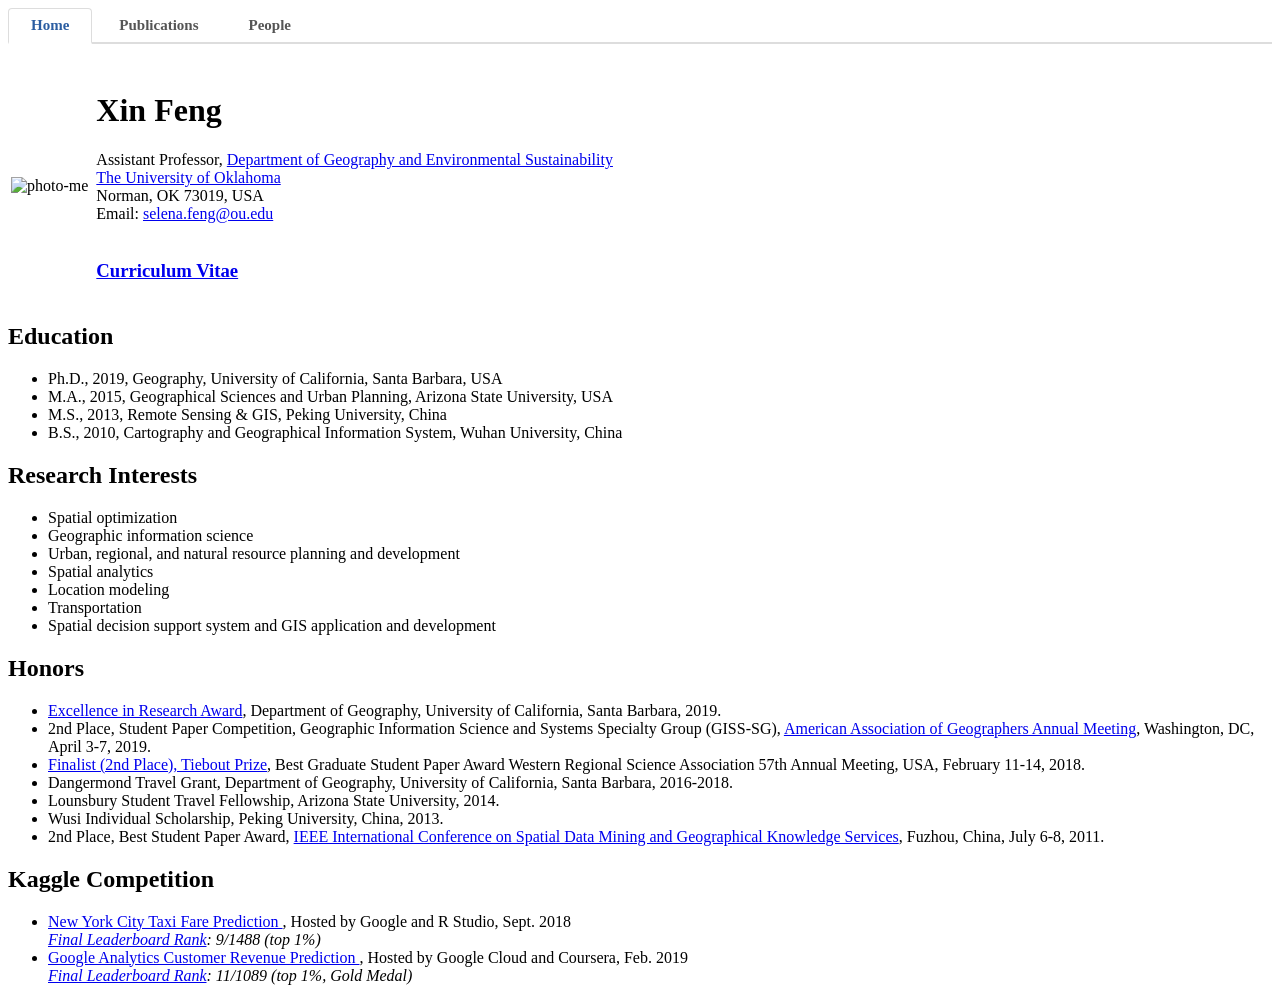
==== index.html @ eeeb0f1b "Add tab navigation with Home, Publications, and People pages Split single-page content into three se" ====
<!DOCTYPE html PUBLIC "-//W3C//DTD XHTML 1.1//EN"
  "http://www.w3.org/TR/xhtml11/DTD/xhtml11.dtd">
<html xmlns="http://www.w3.org/1999/xhtml" xml:lang="en">
<head>
<meta name="generator" content="jemdoc, see http://jemdoc.jaboc.net/" />
<meta http-equiv="Content-Type" content="text/html;charset=utf-8" />
<link rel="stylesheet" href="jemdoc.css" type="text/css" />
<title>Xin Feng</title>
<style type="text/css">
#nav {
  margin-bottom: 24px;
  border-bottom: 2px solid #ddd;
  padding-bottom: 0;
}
#nav ul {
  list-style: none;
  padding: 0;
  margin: 0;
  display: flex;
  gap: 4px;
}
#nav ul li a {
  display: inline-block;
  padding: 8px 22px;
  text-decoration: none;
  color: #555;
  font-size: 15px;
  font-weight: bold;
  border-top-left-radius: 4px;
  border-top-right-radius: 4px;
  border: 1px solid transparent;
  border-bottom: none;
  margin-bottom: -2px;
}
#nav ul li a:hover {
  color: #2b5da1;
  background-color: #f0f4fb;
  border-color: #ddd;
}
#nav ul li a.active {
  color: #2b5da1;
  background-color: #fff;
  border-color: #ddd;
  border-bottom: 2px solid #fff;
}
</style>
</head>
<body>
<div id="layout-content">

<div id="nav">
  <ul>
    <li><a href="index.html" class="active">Home</a></li>
    <li><a href="publications.html">Publications</a></li>
    <li><a href="people.html">People</a></li>
  </ul>
</div>

<table class="imgtable"><tr><td>
<img src="photo-me.jpeg" alt="photo-me" width="300px" height="320px" />&nbsp;</td>
<td align="left"><h1>Xin Feng</h1>
<p>Assistant Professor, <a href="https://www.ou.edu/ags/geography">Department of Geography and Environmental Sustainability</a><br />
<a href="https://www.ou.edu/"> The University of Oklahoma</a><br />
Norman, OK 73019, USA<br />
Email: <a href="mailto:selena.feng@ou.edu">selena.feng@ou.edu</a><br />
<br />
<h3><a href="CV_xfeng_academic.pdf">Curriculum Vitae</a></h3></p>
</td></tr></table>

<h2>Education</h2>
<ul>
<li>Ph.D., 2019, Geography, University of California, Santa Barbara, USA <br />
</li>
<li>M.A., 2015, Geographical Sciences and Urban Planning, Arizona State University, USA<br />
</li>
<li>M.S., 2013, Remote Sensing &amp; GIS, Peking University, China<br />
</li>
<li>B.S., 2010, Cartography and Geographical Information System, Wuhan University, China
</li>
</ul>

<h2>Research Interests</h2>
<ul>
<li>Spatial optimization <br />
</li>
<li>Geographic information science<br />
</li>
<li>Urban, regional, and natural resource planning and development<br />
</li>
<li>Spatial analytics<br />
</li>
<li>Location modeling<br />
</li>
<li>Transportation<br />
</li>
<li>Spatial decision support system and GIS application and development
</li>
</ul>

<h2 class="style1">Honors</h2>
<ul>
<li> <a href="https://www.geog.ucsb.edu/academics/graduate/support">Excellence in Research Award</a>, Department of Geography, University of California, Santa Barbara, 2019. <br> </li>
<li> 2nd Place, Student Paper Competition, Geographic Information Science and Systems Specialty Group (GISS-SG), <a href="http://news.aag.org/event/aag-annual-meeting-washington-dc-2019/">American Association of Geographers Annual Meeting</a>, Washington, DC, April 3-7, 2019. <br> </li>
<li> <a href="https://www.wrsaonline.org/newsite/wp-content/uploads/2018/08/WRSA_18SS_Newsletter.pdf"> Finalist (2nd Place), Tiebout Prize</a>, Best Graduate Student Paper Award Western Regional Science Association 57th Annual Meeting, USA, February 11-14, 2018. <br> </li>
<li> Dangermond Travel Grant, Department of Geography, University of California, Santa Barbara, 2016-2018. <br> </li>
<li> Lounsbury Student Travel Fellowship, Arizona State University, 2014. <br> </li>
<li> Wusi Individual Scholarship, Peking University, China, 2013. <br> </li>
<li> 2nd Place, Best Student Paper Award, <a href="http://www.wikicfp.com/cfp/program?id=1461"> IEEE International Conference on Spatial Data Mining and Geographical Knowledge Services</a>, Fuzhou, China, July 6-8, 2011. <br> </li>
</ul>

<h2 class="style1">Kaggle Competition</h2>
<ul>
<li> <a href="https://www.kaggle.com/c/new-york-city-taxi-fare-prediction"> New York City Taxi Fare Prediction </a>, Hosted by Google and R Studio, Sept. 2018 <br>
  <i><a href="https://www.kaggle.com/c/new-york-city-taxi-fare-prediction/leaderboard"> Final Leaderboard Rank</a>: 9/1488 (top 1%)</i></li>
<li> <a href="https://www.kaggle.com/c/ga-customer-revenue-prediction"> Google Analytics Customer Revenue Prediction </a>, Hosted by Google Cloud and Coursera, Feb. 2019 <br>
  <i><a href="https://www.kaggle.com/c/ga-customer-revenue-prediction/leaderboard"> Final Leaderboard Rank</a>: 11/1089 (top 1%, Gold Medal)</i></li>
</ul>

</div>
</body>
</html>
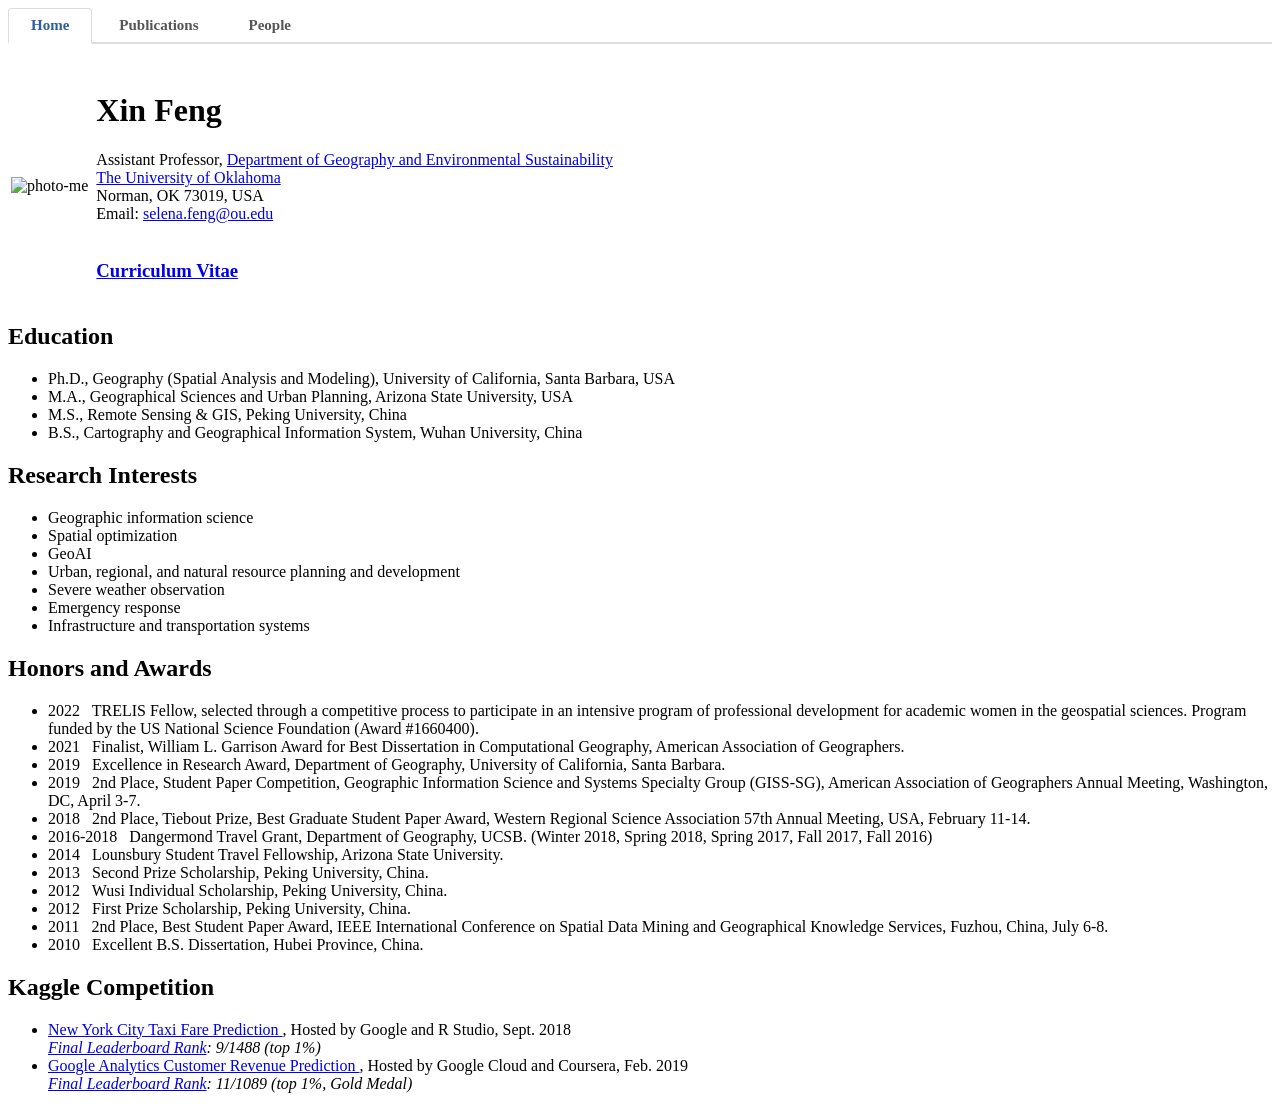
==== commit 33ba13a5: "Update homepage content to match 2026 CV - Remove years from Education section - Update Research Int" ====
--- a/index.html
+++ b/index.html
@@ -64,48 +64,53 @@
 Norman, OK 73019, USA<br />
 Email: <a href="mailto:selena.feng@ou.edu">selena.feng@ou.edu</a><br />
 <br />
-<h3><a href="CV_xfeng_academic.pdf">Curriculum Vitae</a></h3></p>
+<h3><a href="CV_Feng_2026.pdf">Curriculum Vitae</a></h3></p>
 </td></tr></table>
 
 <h2>Education</h2>
 <ul>
-<li>Ph.D., 2019, Geography, University of California, Santa Barbara, USA <br />
+<li>Ph.D., Geography (Spatial Analysis and Modeling), University of California, Santa Barbara, USA<br />
 </li>
-<li>M.A., 2015, Geographical Sciences and Urban Planning, Arizona State University, USA<br />
+<li>M.A., Geographical Sciences and Urban Planning, Arizona State University, USA<br />
 </li>
-<li>M.S., 2013, Remote Sensing &amp; GIS, Peking University, China<br />
+<li>M.S., Remote Sensing &amp; GIS, Peking University, China<br />
 </li>
-<li>B.S., 2010, Cartography and Geographical Information System, Wuhan University, China
+<li>B.S., Cartography and Geographical Information System, Wuhan University, China
 </li>
 </ul>
 
 <h2>Research Interests</h2>
 <ul>
-<li>Spatial optimization <br />
+<li>Geographic information science<br />
 </li>
-<li>Geographic information science<br />
+<li>Spatial optimization<br />
+</li>
+<li>GeoAI<br />
 </li>
 <li>Urban, regional, and natural resource planning and development<br />
 </li>
-<li>Spatial analytics<br />
+<li>Severe weather observation<br />
 </li>
-<li>Location modeling<br />
+<li>Emergency response<br />
 </li>
-<li>Transportation<br />
-</li>
-<li>Spatial decision support system and GIS application and development
+<li>Infrastructure and transportation systems
 </li>
 </ul>
 
-<h2 class="style1">Honors</h2>
+<h2 class="style1">Honors and Awards</h2>
 <ul>
-<li> <a href="https://www.geog.ucsb.edu/academics/graduate/support">Excellence in Research Award</a>, Department of Geography, University of California, Santa Barbara, 2019. <br> </li>
-<li> 2nd Place, Student Paper Competition, Geographic Information Science and Systems Specialty Group (GISS-SG), <a href="http://news.aag.org/event/aag-annual-meeting-washington-dc-2019/">American Association of Geographers Annual Meeting</a>, Washington, DC, April 3-7, 2019. <br> </li>
-<li> <a href="https://www.wrsaonline.org/newsite/wp-content/uploads/2018/08/WRSA_18SS_Newsletter.pdf"> Finalist (2nd Place), Tiebout Prize</a>, Best Graduate Student Paper Award Western Regional Science Association 57th Annual Meeting, USA, February 11-14, 2018. <br> </li>
-<li> Dangermond Travel Grant, Department of Geography, University of California, Santa Barbara, 2016-2018. <br> </li>
-<li> Lounsbury Student Travel Fellowship, Arizona State University, 2014. <br> </li>
-<li> Wusi Individual Scholarship, Peking University, China, 2013. <br> </li>
-<li> 2nd Place, Best Student Paper Award, <a href="http://www.wikicfp.com/cfp/program?id=1461"> IEEE International Conference on Spatial Data Mining and Geographical Knowledge Services</a>, Fuzhou, China, July 6-8, 2011. <br> </li>
+<li>2022 &nbsp; TRELIS Fellow, selected through a competitive process to participate in an intensive program of professional development for academic women in the geospatial sciences. Program funded by the US National Science Foundation (Award #1660400).<br /></li>
+<li>2021 &nbsp; Finalist, William L. Garrison Award for Best Dissertation in Computational Geography, American Association of Geographers.<br /></li>
+<li>2019 &nbsp; Excellence in Research Award, Department of Geography, University of California, Santa Barbara.<br /></li>
+<li>2019 &nbsp; 2nd Place, Student Paper Competition, Geographic Information Science and Systems Specialty Group (GISS-SG), American Association of Geographers Annual Meeting, Washington, DC, April 3-7.<br /></li>
+<li>2018 &nbsp; 2nd Place, Tiebout Prize, Best Graduate Student Paper Award, Western Regional Science Association 57th Annual Meeting, USA, February 11-14.<br /></li>
+<li>2016-2018 &nbsp; Dangermond Travel Grant, Department of Geography, UCSB. (Winter 2018, Spring 2018, Spring 2017, Fall 2017, Fall 2016)<br /></li>
+<li>2014 &nbsp; Lounsbury Student Travel Fellowship, Arizona State University.<br /></li>
+<li>2013 &nbsp; Second Prize Scholarship, Peking University, China.<br /></li>
+<li>2012 &nbsp; Wusi Individual Scholarship, Peking University, China.<br /></li>
+<li>2012 &nbsp; First Prize Scholarship, Peking University, China.<br /></li>
+<li>2011 &nbsp; 2nd Place, Best Student Paper Award, IEEE International Conference on Spatial Data Mining and Geographical Knowledge Services, Fuzhou, China, July 6-8.<br /></li>
+<li>2010 &nbsp; Excellent B.S. Dissertation, Hubei Province, China.<br /></li>
 </ul>
 
 <h2 class="style1">Kaggle Competition</h2>
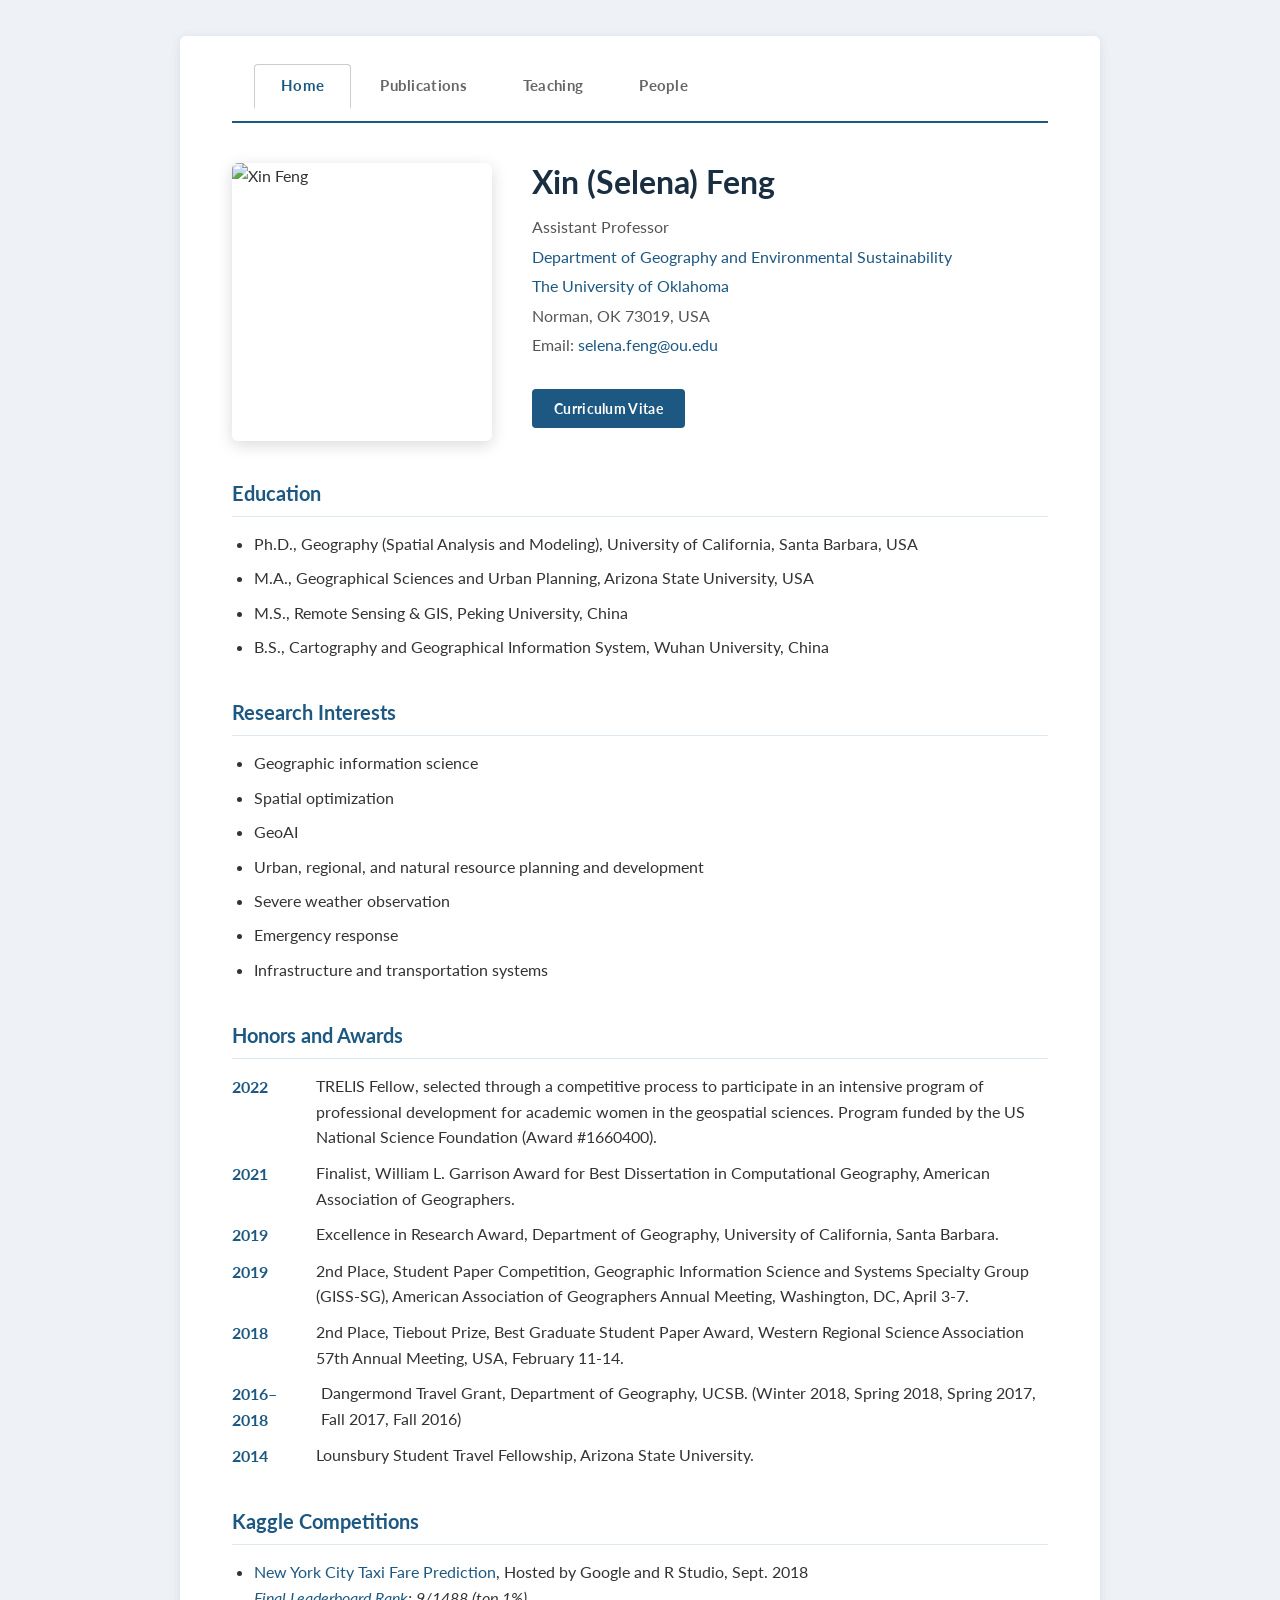
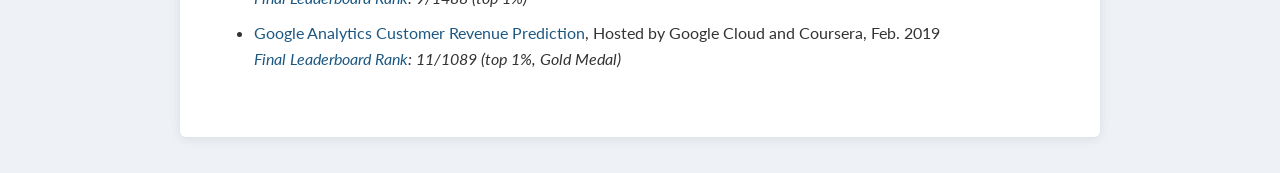
==== commit 3f082bdc: "Redesign site with shared CSS, add Teaching tab, update content - Create style.css with Lato font, b" ====
--- a/index.html
+++ b/index.html
@@ -4,46 +4,8 @@
 <head>
 <meta name="generator" content="jemdoc, see http://jemdoc.jaboc.net/" />
 <meta http-equiv="Content-Type" content="text/html;charset=utf-8" />
-<link rel="stylesheet" href="jemdoc.css" type="text/css" />
+<link rel="stylesheet" href="style.css" type="text/css" />
 <title>Xin Feng</title>
-<style type="text/css">
-#nav {
-  margin-bottom: 24px;
-  border-bottom: 2px solid #ddd;
-  padding-bottom: 0;
-}
-#nav ul {
-  list-style: none;
-  padding: 0;
-  margin: 0;
-  display: flex;
-  gap: 4px;
-}
-#nav ul li a {
-  display: inline-block;
-  padding: 8px 22px;
-  text-decoration: none;
-  color: #555;
-  font-size: 15px;
-  font-weight: bold;
-  border-top-left-radius: 4px;
-  border-top-right-radius: 4px;
-  border: 1px solid transparent;
-  border-bottom: none;
-  margin-bottom: -2px;
-}
-#nav ul li a:hover {
-  color: #2b5da1;
-  background-color: #f0f4fb;
-  border-color: #ddd;
-}
-#nav ul li a.active {
-  color: #2b5da1;
-  background-color: #fff;
-  border-color: #ddd;
-  border-bottom: 2px solid #fff;
-}
-</style>
 </head>
 <body>
 <div id="layout-content">
@@ -52,73 +14,59 @@
   <ul>
     <li><a href="index.html" class="active">Home</a></li>
     <li><a href="publications.html">Publications</a></li>
+    <li><a href="teaching.html">Teaching</a></li>
     <li><a href="people.html">People</a></li>
   </ul>
 </div>
 
 <table class="imgtable"><tr><td>
-<img src="photo-me.jpeg" alt="photo-me" width="300px" height="320px" />&nbsp;</td>
-<td align="left"><h1>Xin Feng</h1>
-<p>Assistant Professor, <a href="https://www.ou.edu/ags/geography">Department of Geography and Environmental Sustainability</a><br />
-<a href="https://www.ou.edu/"> The University of Oklahoma</a><br />
+<img src="photo-me.jpeg" alt="Xin Feng" width="260px" height="278px" /></td>
+<td><div class="profile-info">
+<h1>Xin (Selena) Feng</h1>
+<p>Assistant Professor<br />
+<a href="https://www.ou.edu/ags/geography">Department of Geography and Environmental Sustainability</a><br />
+<a href="https://www.ou.edu/">The University of Oklahoma</a><br />
 Norman, OK 73019, USA<br />
-Email: <a href="mailto:selena.feng@ou.edu">selena.feng@ou.edu</a><br />
-<br />
-<h3><a href="CV_Feng_2026.pdf">Curriculum Vitae</a></h3></p>
-</td></tr></table>
+Email: <a href="mailto:selena.feng@ou.edu">selena.feng@ou.edu</a></p>
+<a href="CV_Feng_2026.pdf" class="cv-link">Curriculum Vitae</a>
+</div></td></tr></table>
 
 <h2>Education</h2>
 <ul>
-<li>Ph.D., Geography (Spatial Analysis and Modeling), University of California, Santa Barbara, USA<br />
-</li>
-<li>M.A., Geographical Sciences and Urban Planning, Arizona State University, USA<br />
-</li>
-<li>M.S., Remote Sensing &amp; GIS, Peking University, China<br />
-</li>
-<li>B.S., Cartography and Geographical Information System, Wuhan University, China
-</li>
+<li>Ph.D., Geography (Spatial Analysis and Modeling), University of California, Santa Barbara, USA</li>
+<li>M.A., Geographical Sciences and Urban Planning, Arizona State University, USA</li>
+<li>M.S., Remote Sensing &amp; GIS, Peking University, China</li>
+<li>B.S., Cartography and Geographical Information System, Wuhan University, China</li>
 </ul>
 
 <h2>Research Interests</h2>
 <ul>
-<li>Geographic information science<br />
-</li>
-<li>Spatial optimization<br />
-</li>
-<li>GeoAI<br />
-</li>
-<li>Urban, regional, and natural resource planning and development<br />
-</li>
-<li>Severe weather observation<br />
-</li>
-<li>Emergency response<br />
-</li>
-<li>Infrastructure and transportation systems
-</li>
+<li>Geographic information science</li>
+<li>Spatial optimization</li>
+<li>GeoAI</li>
+<li>Urban, regional, and natural resource planning and development</li>
+<li>Severe weather observation</li>
+<li>Emergency response</li>
+<li>Infrastructure and transportation systems</li>
 </ul>
 
-<h2 class="style1">Honors and Awards</h2>
-<ul>
-<li>2022 &nbsp; TRELIS Fellow, selected through a competitive process to participate in an intensive program of professional development for academic women in the geospatial sciences. Program funded by the US National Science Foundation (Award #1660400).<br /></li>
-<li>2021 &nbsp; Finalist, William L. Garrison Award for Best Dissertation in Computational Geography, American Association of Geographers.<br /></li>
-<li>2019 &nbsp; Excellence in Research Award, Department of Geography, University of California, Santa Barbara.<br /></li>
-<li>2019 &nbsp; 2nd Place, Student Paper Competition, Geographic Information Science and Systems Specialty Group (GISS-SG), American Association of Geographers Annual Meeting, Washington, DC, April 3-7.<br /></li>
-<li>2018 &nbsp; 2nd Place, Tiebout Prize, Best Graduate Student Paper Award, Western Regional Science Association 57th Annual Meeting, USA, February 11-14.<br /></li>
-<li>2016-2018 &nbsp; Dangermond Travel Grant, Department of Geography, UCSB. (Winter 2018, Spring 2018, Spring 2017, Fall 2017, Fall 2016)<br /></li>
-<li>2014 &nbsp; Lounsbury Student Travel Fellowship, Arizona State University.<br /></li>
-<li>2013 &nbsp; Second Prize Scholarship, Peking University, China.<br /></li>
-<li>2012 &nbsp; Wusi Individual Scholarship, Peking University, China.<br /></li>
-<li>2012 &nbsp; First Prize Scholarship, Peking University, China.<br /></li>
-<li>2011 &nbsp; 2nd Place, Best Student Paper Award, IEEE International Conference on Spatial Data Mining and Geographical Knowledge Services, Fuzhou, China, July 6-8.<br /></li>
-<li>2010 &nbsp; Excellent B.S. Dissertation, Hubei Province, China.<br /></li>
+<h2>Honors and Awards</h2>
+<ul class="honors-list">
+<li><span class="honors-year">2022</span><span>TRELIS Fellow, selected through a competitive process to participate in an intensive program of professional development for academic women in the geospatial sciences. Program funded by the US National Science Foundation (Award #1660400).</span></li>
+<li><span class="honors-year">2021</span><span>Finalist, William L. Garrison Award for Best Dissertation in Computational Geography, American Association of Geographers.</span></li>
+<li><span class="honors-year">2019</span><span>Excellence in Research Award, Department of Geography, University of California, Santa Barbara.</span></li>
+<li><span class="honors-year">2019</span><span>2nd Place, Student Paper Competition, Geographic Information Science and Systems Specialty Group (GISS-SG), American Association of Geographers Annual Meeting, Washington, DC, April 3-7.</span></li>
+<li><span class="honors-year">2018</span><span>2nd Place, Tiebout Prize, Best Graduate Student Paper Award, Western Regional Science Association 57th Annual Meeting, USA, February 11-14.</span></li>
+<li><span class="honors-year">2016–2018</span><span>Dangermond Travel Grant, Department of Geography, UCSB. (Winter 2018, Spring 2018, Spring 2017, Fall 2017, Fall 2016)</span></li>
+<li><span class="honors-year">2014</span><span>Lounsbury Student Travel Fellowship, Arizona State University.</span></li>
 </ul>
 
-<h2 class="style1">Kaggle Competition</h2>
+<h2>Kaggle Competitions</h2>
 <ul>
-<li> <a href="https://www.kaggle.com/c/new-york-city-taxi-fare-prediction"> New York City Taxi Fare Prediction </a>, Hosted by Google and R Studio, Sept. 2018 <br>
-  <i><a href="https://www.kaggle.com/c/new-york-city-taxi-fare-prediction/leaderboard"> Final Leaderboard Rank</a>: 9/1488 (top 1%)</i></li>
-<li> <a href="https://www.kaggle.com/c/ga-customer-revenue-prediction"> Google Analytics Customer Revenue Prediction </a>, Hosted by Google Cloud and Coursera, Feb. 2019 <br>
-  <i><a href="https://www.kaggle.com/c/ga-customer-revenue-prediction/leaderboard"> Final Leaderboard Rank</a>: 11/1089 (top 1%, Gold Medal)</i></li>
+<li><a href="https://www.kaggle.com/c/new-york-city-taxi-fare-prediction">New York City Taxi Fare Prediction</a>, Hosted by Google and R Studio, Sept. 2018<br />
+<i><a href="https://www.kaggle.com/c/new-york-city-taxi-fare-prediction/leaderboard">Final Leaderboard Rank</a>: 9/1488 (top 1%)</i></li>
+<li><a href="https://www.kaggle.com/c/ga-customer-revenue-prediction">Google Analytics Customer Revenue Prediction</a>, Hosted by Google Cloud and Coursera, Feb. 2019<br />
+<i><a href="https://www.kaggle.com/c/ga-customer-revenue-prediction/leaderboard">Final Leaderboard Rank</a>: 11/1089 (top 1%, Gold Medal)</i></li>
 </ul>
 
 </div>
--- a/style.css
+++ b/style.css
@@ -0,0 +1,243 @@
+@import url('https://fonts.googleapis.com/css2?family=Lato:ital,wght@0,300;0,400;0,700;1,400&display=swap');
+
+* {
+  box-sizing: border-box;
+  margin: 0;
+  padding: 0;
+}
+
+body {
+  font-family: 'Lato', 'Helvetica Neue', Arial, sans-serif;
+  font-size: 16px;
+  line-height: 1.65;
+  color: #333;
+  background: #eef1f5;
+}
+
+#layout-content {
+  max-width: 920px;
+  margin: 36px auto;
+  background: #fff;
+  padding: 0 52px 56px;
+  border-radius: 6px;
+  box-shadow: 0 2px 12px rgba(0, 0, 0, 0.09);
+}
+
+/* ── Navigation ───────────────────────────── */
+
+#nav {
+  padding-top: 28px;
+  border-bottom: 2px solid #1d5882;
+  margin-bottom: 40px;
+}
+
+#nav ul {
+  list-style: none;
+  display: flex;
+  gap: 2px;
+}
+
+#nav ul li a {
+  display: inline-block;
+  padding: 9px 26px;
+  font-size: 14.5px;
+  font-weight: 700;
+  letter-spacing: 0.3px;
+  color: #666;
+  text-decoration: none;
+  border-radius: 4px 4px 0 0;
+  border: 1px solid transparent;
+  border-bottom: none;
+  margin-bottom: -2px;
+  transition: color 0.15s, background 0.15s;
+}
+
+#nav ul li a:hover {
+  color: #1d5882;
+  background: #edf3fb;
+  border-color: #ccc;
+}
+
+#nav ul li a.active {
+  color: #1d5882;
+  background: #fff;
+  border-color: #ccc;
+  border-bottom: 2px solid #fff;
+}
+
+/* ── Profile ──────────────────────────────── */
+
+table.imgtable {
+  width: 100%;
+  border-collapse: collapse;
+  margin-bottom: 8px;
+}
+
+table.imgtable td {
+  vertical-align: top;
+  border: none;
+  padding: 0;
+}
+
+table.imgtable td:first-child {
+  padding-right: 40px;
+  width: 1%;
+  white-space: nowrap;
+}
+
+table.imgtable img {
+  display: block;
+  border-radius: 6px;
+  box-shadow: 0 4px 16px rgba(0, 0, 0, 0.15);
+}
+
+.profile-info h1 {
+  font-size: 2em;
+  font-weight: 700;
+  color: #1a2e42;
+  margin-bottom: 12px;
+  line-height: 1.2;
+}
+
+.profile-info p {
+  color: #555;
+  line-height: 1.9;
+  font-size: 15.5px;
+}
+
+.profile-info a {
+  color: #1d5882;
+}
+
+.cv-link {
+  display: inline-block;
+  margin-top: 18px;
+  padding: 8px 22px;
+  background: #1d5882;
+  color: #fff !important;
+  border-radius: 4px;
+  font-size: 14px;
+  font-weight: 700;
+  text-decoration: none !important;
+  letter-spacing: 0.3px;
+  transition: background 0.15s;
+}
+
+.cv-link:hover {
+  background: #154468 !important;
+  text-decoration: none !important;
+}
+
+/* ── Headings ─────────────────────────────── */
+
+h2 {
+  font-size: 1.25em;
+  font-weight: 700;
+  color: #1d5882;
+  border-bottom: 1px solid #dce8f2;
+  padding-bottom: 6px;
+  margin: 36px 0 14px;
+}
+
+h3 {
+  font-size: 1.05em;
+  font-weight: 700;
+  color: #2c4a62;
+  margin: 24px 0 10px;
+}
+
+/* ── Text & Links ─────────────────────────── */
+
+p {
+  margin-bottom: 10px;
+}
+
+a {
+  color: #1d5882;
+  text-decoration: none;
+}
+
+a:hover {
+  text-decoration: underline;
+  color: #154468;
+}
+
+/* ── Lists ────────────────────────────────── */
+
+ul {
+  padding-left: 22px;
+  margin-bottom: 6px;
+}
+
+li {
+  margin-bottom: 8px;
+  line-height: 1.65;
+}
+
+/* ── Publications ─────────────────────────── */
+
+.pub-note {
+  font-style: italic;
+  color: #777;
+  font-size: 0.93em;
+  margin-bottom: 20px;
+}
+
+/* ── Teaching ─────────────────────────────── */
+
+.course-list {
+  list-style: none;
+  padding: 0;
+  margin-top: 6px;
+}
+
+.course-list li {
+  display: flex;
+  align-items: baseline;
+  gap: 14px;
+  padding: 13px 18px;
+  border-left: 3px solid #1d5882;
+  background: #f6f9fc;
+  margin-bottom: 10px;
+  border-radius: 0 4px 4px 0;
+}
+
+.course-number {
+  font-weight: 700;
+  color: #1d5882;
+  white-space: nowrap;
+  min-width: 130px;
+  font-size: 0.95em;
+}
+
+.course-title {
+  flex: 1;
+  color: #333;
+}
+
+.course-semester {
+  color: #888;
+  font-size: 0.88em;
+  white-space: nowrap;
+}
+
+/* ── Honors list ──────────────────────────── */
+
+.honors-list {
+  list-style: none;
+  padding: 0;
+}
+
+.honors-list li {
+  display: flex;
+  gap: 20px;
+  margin-bottom: 10px;
+  line-height: 1.6;
+}
+
+.honors-year {
+  font-weight: 700;
+  color: #1d5882;
+  min-width: 64px;
+  padding-top: 1px;
+}
